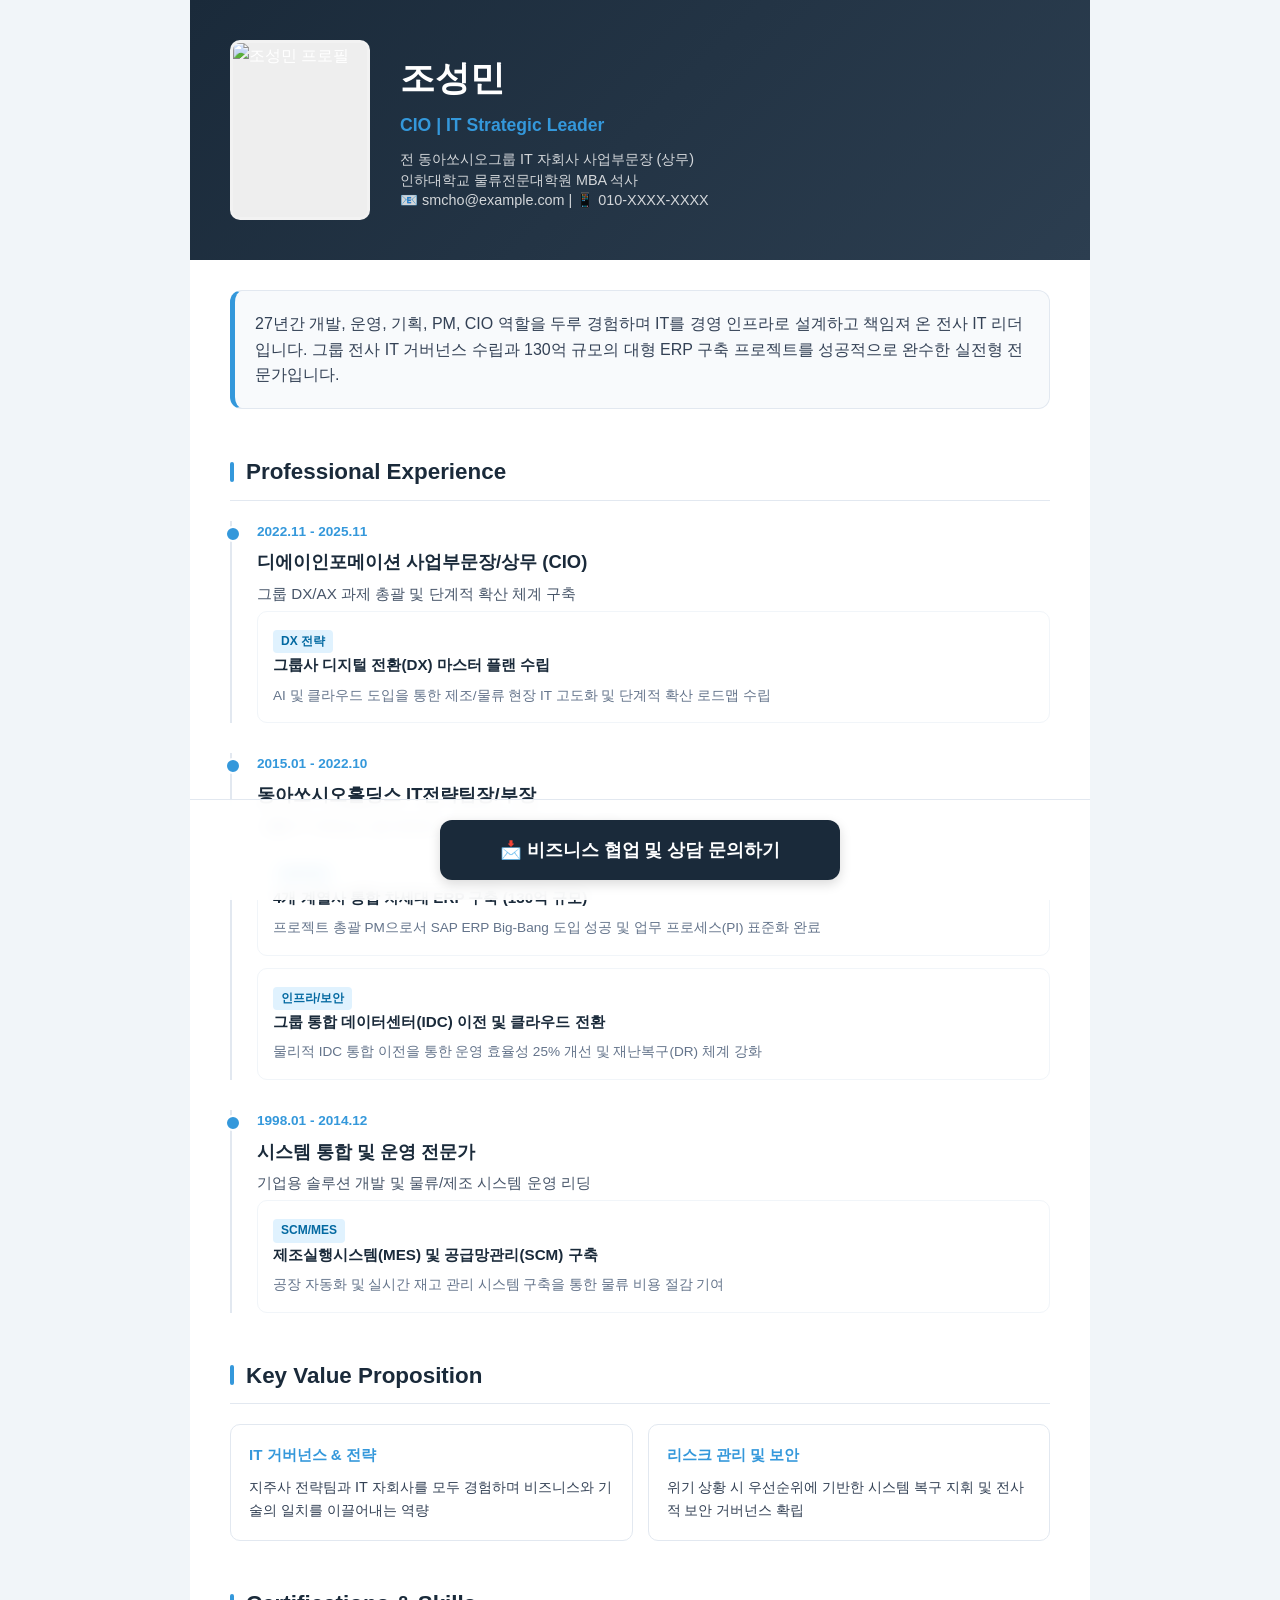
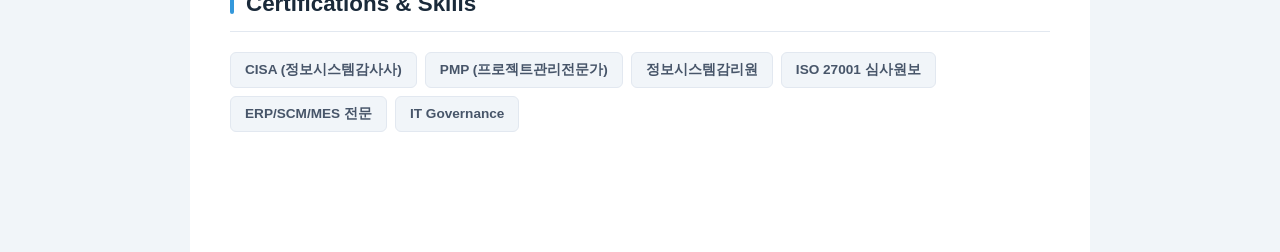
==== resume/index.html @ dac7a307 "Fix: Final bridge between frontend and backend" ====
<!DOCTYPE html>
<html lang="ko">
<head>
    <meta charset="UTF-8">
    <meta name="viewport" content="width=device-width, initial-scale=1.0, maximum-scale=1.0, user-scalable=no">
    <title>조성민 | CIO (Chief Information Officer)</title>
    <style>
        :root { 
            --primary-dark: #1a2a3a; 
            --accent-blue: #3498db; 
            --text-main: #334155; 
            --bg-light: #f1f5f9; 
            --border-color: #e2e8f0;
        }
        * { box-sizing: border-box; }
        body { font-family: 'Pretendard', -apple-system, sans-serif; background-color: var(--bg-light); color: var(--text-main); line-height: 1.6; margin: 0; padding: 0; }
        
        .container { width: 100%; max-width: 900px; margin: 0 auto; background: white; min-height: 100vh; position: relative; }
        
        /* 헤더 디자인 */
        .header { 
            display: flex; 
            flex-direction: row; 
            align-items: center; 
            padding: 40px; 
            background: linear-gradient(135deg, var(--primary-dark) 0%, #2c3e50 100%); 
            color: white; 
            gap: 30px; 
        }
        .profile-img { 
            width: 140px; 
            height: 180px; 
            border-radius: 10px; 
            object-fit: cover; 
            border: 3px solid rgba(255,255,255,0.2); 
            flex-shrink: 0;
            background-color: #eee;
        }
        .header-text h1 { margin: 0; font-size: 2.2em; font-weight: 800; }
        .header-text p { margin: 5px 0; font-size: 1.1em; color: var(--accent-blue); font-weight: 600; }
        .contact-mini { font-size: 0.9em; opacity: 0.8; margin-top: 10px; line-height: 1.4; }

        .content { padding: 30px 40px; padding-bottom: 120px; }
        h2 { font-size: 1.4em; color: var(--primary-dark); display: flex; align-items: center; margin-top: 45px; margin-bottom: 20px; border-bottom: 1px solid var(--border-color); padding-bottom: 10px; }
        h2::before { content: ""; display: inline-block; width: 4px; height: 20px; background: var(--accent-blue); margin-right: 12px; border-radius: 2px; }

        .summary-box { background: #f8fafc; border: 1px solid var(--border-color); padding: 20px; border-radius: 12px; font-size: 1em; border-left: 5px solid var(--accent-blue); margin-bottom: 30px; }

        /* 경력 사항 */
        .career-card { position: relative; padding-left: 25px; border-left: 2px solid var(--border-color); margin-bottom: 30px; }
        .career-card::before { content: ""; position: absolute; left: -7px; top: 5px; width: 12px; height: 12px; border-radius: 50%; background: var(--accent-blue); border: 2px solid white; }
        .career-card .date { font-weight: 700; color: var(--accent-blue); font-size: 0.85em; }
        .career-card h3 { margin: 5px 0; font-size: 1.15em; color: var(--primary-dark); }
        .career-card .desc { margin: 5px 0; color: #475569; font-size: 0.95em; font-weight: 500; }

        /* 프로젝트 리스트 */
        .project-item { background: #ffffff; border: 1px solid #f1f5f9; padding: 15px; border-radius: 10px; margin-bottom: 12px; transition: transform 0.2s; }
        .project-item:hover { border-color: var(--accent-blue); }
        .project-title { font-weight: 700; color: var(--primary-dark); font-size: 0.95em; display: block; margin-bottom: 4px; }
        .project-info { font-size: 0.85em; color: #64748b; line-height: 1.5; }
        .project-tag { display: inline-block; font-size: 0.75em; background: #e0f2fe; color: #0369a1; padding: 2px 8px; border-radius: 4px; margin-right: 5px; font-weight: 600; }

        .grid-container { display: grid; grid-template-columns: 1fr 1fr; gap: 15px; }
        .grid-item { background: #fff; padding: 18px; border: 1px solid var(--border-color); border-radius: 10px; font-size: 0.9em; }
        .grid-item strong { color: var(--accent-blue); display: block; margin-bottom: 8px; font-size: 1.05em; }

        .tag-group { display: flex; flex-wrap: wrap; gap: 8px; margin-top: 10px; }
        .tag { background: #f1f5f9; padding: 6px 14px; border-radius: 6px; font-size: 0.85em; font-weight: 600; color: #475569; border: 1px solid #e2e8f0; }

        .footer-action { position: fixed; bottom: 0; left: 50%; transform: translateX(-50%); width: 100%; max-width: 900px; padding: 20px; background: rgba(255,255,255,0.9); backdrop-filter: blur(8px); border-top: 1px solid #e2e8f0; text-align: center; z-index: 100; }
        .btn { background: var(--primary-dark); color: white; padding: 16px 0; text-decoration: none; border-radius: 12px; font-weight: 700; font-size: 1.1em; display: block; width: 100%; max-width: 400px; margin: 0 auto; box-shadow: 0 4px 12px rgba(0,0,0,0.15); transition: all 0.2s; }
        .btn:hover { background: #2c3e50; transform: translateY(-2px); }

        @media (max-width: 600px) {
            .header { flex-direction: column; text-align: center; padding: 30px 20px; }
            .header-text h1 { font-size: 1.8em; }
            .grid-container { grid-template-columns: 1fr; }
            .content { padding: 20px; padding-bottom: 120px; }
        }
    </style>
</head>
<body>
    <div class="container">
        <header class="header">
            <img src="photo.jpg" alt="조성민 프로필" class="profile-img">
            <div class="header-text">
                <h1>조성민</h1>
                <p>CIO | IT Strategic Leader</p>
                <div class="contact-mini">
                    전 동아쏘시오그룹 IT 자회사 사업부문장 (상무)<br>
                    인하대학교 물류전문대학원 MBA 석사<br>
                    📧 smcho@example.com | 📱 010-XXXX-XXXX
                </div>
            </div>
        </header>

        <div class="content">
            <div class="summary-box">
                27년간 개발, 운영, 기획, PM, CIO 역할을 두루 경험하며 IT를 경영 인프라로 설계하고 책임져 온 전사 IT 리더입니다. 그룹 전사 IT 거버넌스 수립과 130억 규모의 대형 ERP 구축 프로젝트를 성공적으로 완수한 실전형 전문가입니다.
            </div>

            <h2>Professional Experience</h2>
            <div class="career-card">
                <div class="date">2022.11 - 2025.11</div>
                <h3>디에이인포메이션 사업부문장/상무 (CIO)</h3>
                <p class="desc">그룹 DX/AX 과제 총괄 및 단계적 확산 체계 구축</p>
                <div class="project-item">
                    <span class="project-tag">DX 전략</span>
                    <span class="project-title">그룹사 디지털 전환(DX) 마스터 플랜 수립</span>
                    <span class="project-info">AI 및 클라우드 도입을 통한 제조/물류 현장 IT 고도화 및 단계적 확산 로드맵 수립</span>
                </div>
            </div>

            <div class="career-card">
                <div class="date">2015.01 - 2022.10</div>
                <h3>동아쏘시오홀딩스 IT전략팀장/부장</h3>
                <p class="desc">그룹 IT 거버넌스 및 대규모 시스템 통합 프로젝트 지휘</p>
                <div class="project-item">
                    <span class="project-tag">ERP/PM</span>
                    <span class="project-title">4개 계열사 통합 차세대 ERP 구축 (130억 규모)</span>
                    <span class="project-info">프로젝트 총괄 PM으로서 SAP ERP Big-Bang 도입 성공 및 업무 프로세스(PI) 표준화 완료</span>
                </div>
                <div class="project-item">
                    <span class="project-tag">인프라/보안</span>
                    <span class="project-title">그룹 통합 데이터센터(IDC) 이전 및 클라우드 전환</span>
                    <span class="project-info">물리적 IDC 통합 이전을 통한 운영 효율성 25% 개선 및 재난복구(DR) 체계 강화</span>
                </div>
            </div>

            <div class="career-card">
                <div class="date">1998.01 - 2014.12</div>
                <h3>시스템 통합 및 운영 전문가</h3>
                <p class="desc">기업용 솔루션 개발 및 물류/제조 시스템 운영 리딩</p>
                <div class="project-item">
                    <span class="project-tag">SCM/MES</span>
                    <span class="project-title">제조실행시스템(MES) 및 공급망관리(SCM) 구축</span>
                    <span class="project-info">공장 자동화 및 실시간 재고 관리 시스템 구축을 통한 물류 비용 절감 기여</span>
                </div>
            </div>

            <h2>Key Value Proposition</h2>
            <div class="grid-container">
                <div class="grid-item">
                    <strong>IT 거버넌스 & 전략</strong>
                    지주사 전략팀과 IT 자회사를 모두 경험하며 비즈니스와 기술의 일치를 이끌어내는 역량
                </div>
                <div class="grid-item">
                    <strong>리스크 관리 및 보안</strong>
                    위기 상황 시 우선순위에 기반한 시스템 복구 지휘 및 전사적 보안 거버넌스 확립
                </div>
            </div>

            <h2>Certifications & Skills</h2>
            <div class="tag-group">
                <span class="tag">CISA (정보시스템감사사)</span>
                <span class="tag">PMP (프로젝트관리전문가)</span>
                <span class="tag">정보시스템감리원</span>
                <span class="tag">ISO 27001 심사원보</span>
                <span class="tag">ERP/SCM/MES 전문</span>
                <span class="tag">IT Governance</span>
            </div>
        </div>

        <div class="footer-action">
            <a href="#contact" class="btn">
                📩 비즈니스 협업 및 상담 문의하기
            </a>
        </div>
    </div>
</body>
</html>
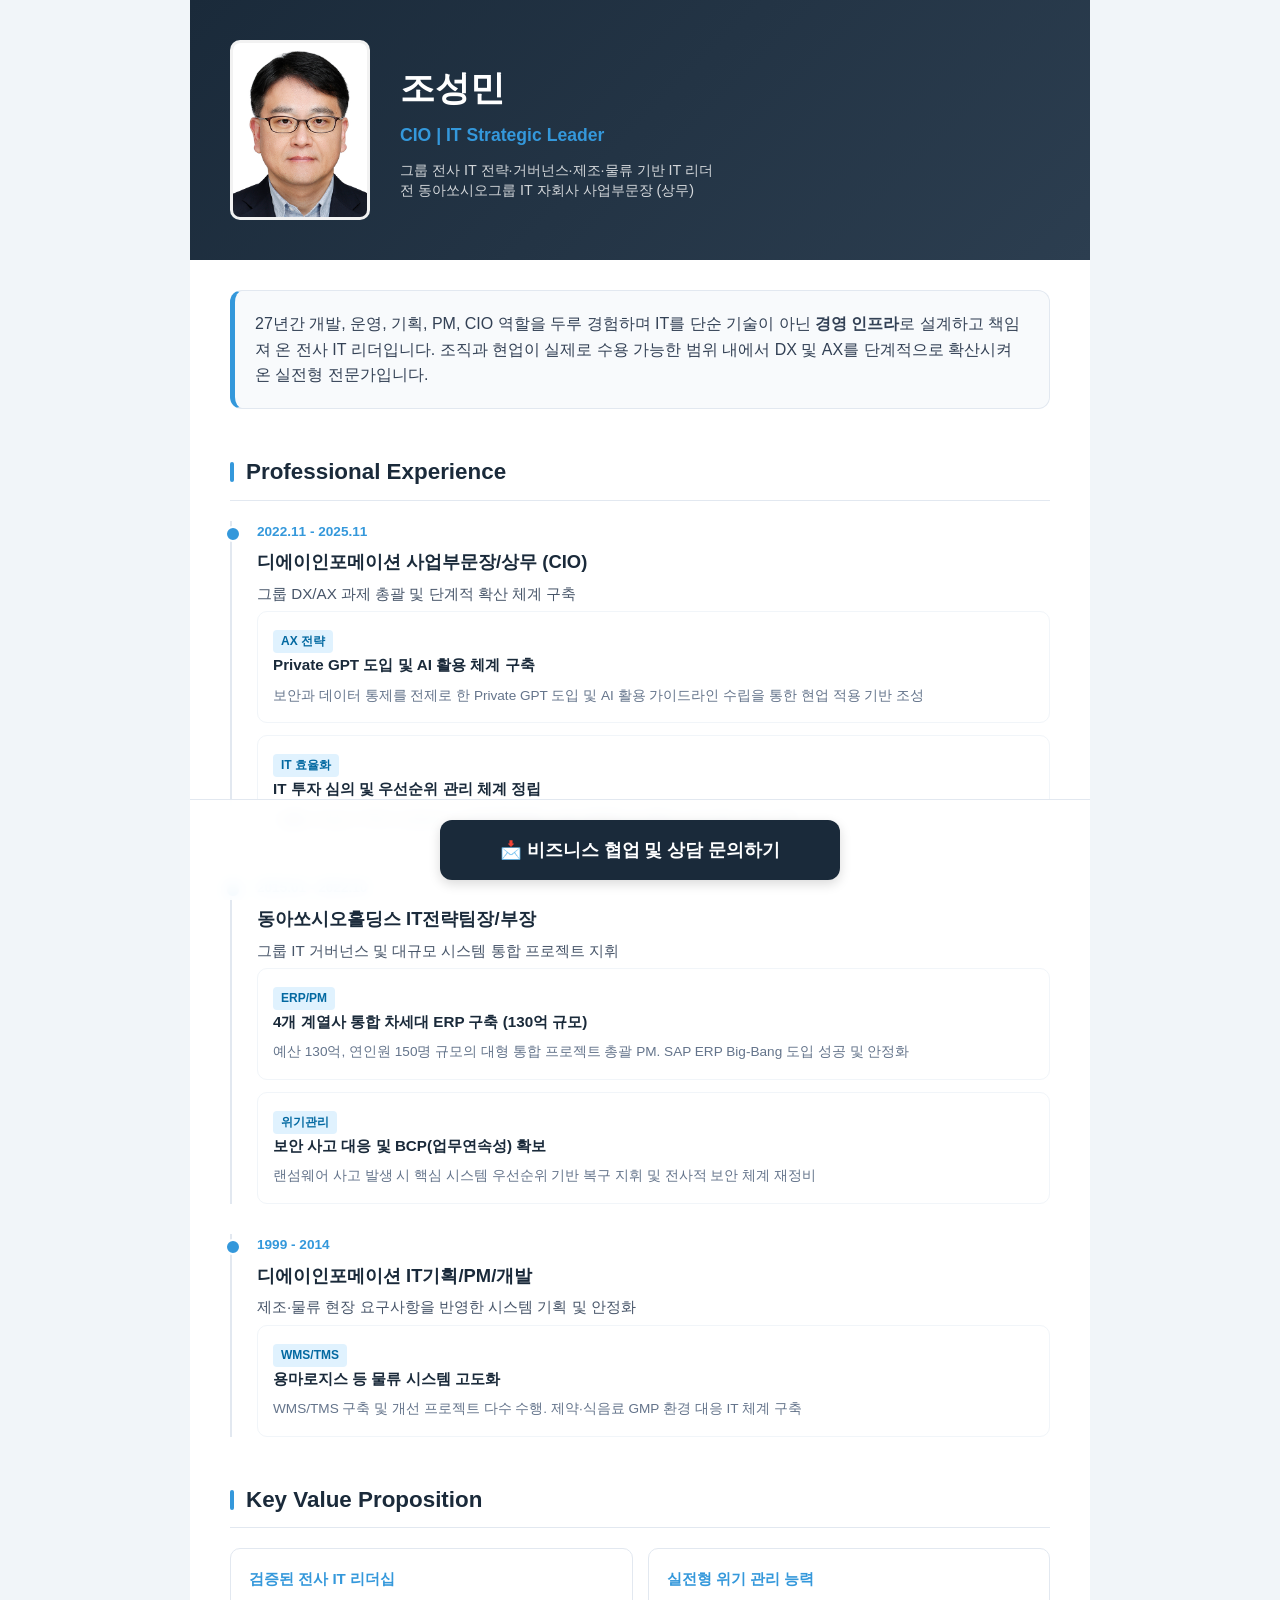
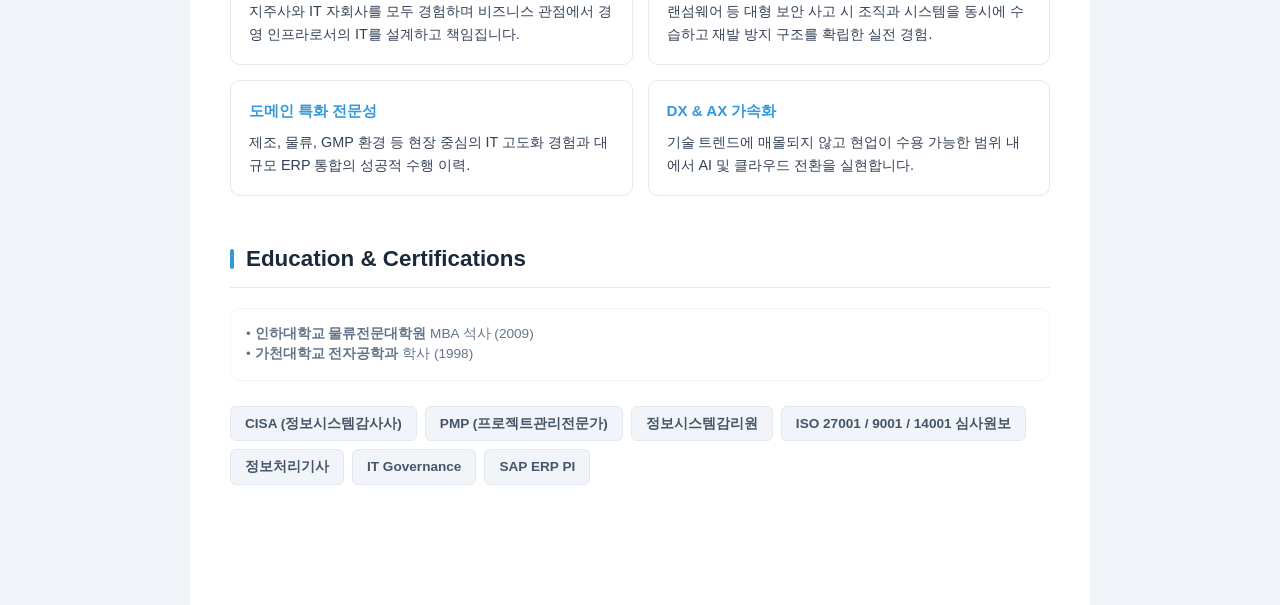
==== commit 949fedb1: "Switch to GitHub Pages with KakaoTalk link" ====
--- a/resume/index.html
+++ b/resume/index.html
@@ -87,27 +87,32 @@
                 <h1>조성민</h1>
                 <p>CIO | IT Strategic Leader</p>
                 <div class="contact-mini">
+                    그룹 전사 IT 전략·거버넌스·제조·물류 기반 IT 리더<br>
                     전 동아쏘시오그룹 IT 자회사 사업부문장 (상무)<br>
-                    인하대학교 물류전문대학원 MBA 석사<br>
-                    📧 smcho@example.com | 📱 010-XXXX-XXXX
                 </div>
             </div>
         </header>
 
         <div class="content">
             <div class="summary-box">
-                27년간 개발, 운영, 기획, PM, CIO 역할을 두루 경험하며 IT를 경영 인프라로 설계하고 책임져 온 전사 IT 리더입니다. 그룹 전사 IT 거버넌스 수립과 130억 규모의 대형 ERP 구축 프로젝트를 성공적으로 완수한 실전형 전문가입니다.
+                27년간 개발, 운영, 기획, PM, CIO 역할을 두루 경험하며 IT를 단순 기술이 아닌 <strong>경영 인프라</strong>로 설계하고 책임져 온 전사 IT 리더입니다. 조직과 현업이 실제로 수용 가능한 범위 내에서 DX 및 AX를 단계적으로 확산시켜 온 실전형 전문가입니다.
             </div>
 
             <h2>Professional Experience</h2>
+            
             <div class="career-card">
                 <div class="date">2022.11 - 2025.11</div>
                 <h3>디에이인포메이션 사업부문장/상무 (CIO)</h3>
                 <p class="desc">그룹 DX/AX 과제 총괄 및 단계적 확산 체계 구축</p>
                 <div class="project-item">
-                    <span class="project-tag">DX 전략</span>
-                    <span class="project-title">그룹사 디지털 전환(DX) 마스터 플랜 수립</span>
-                    <span class="project-info">AI 및 클라우드 도입을 통한 제조/물류 현장 IT 고도화 및 단계적 확산 로드맵 수립</span>
+                    <span class="project-tag">AX 전략</span>
+                    <span class="project-title">Private GPT 도입 및 AI 활용 체계 구축</span>
+                    <span class="project-info">보안과 데이터 통제를 전제로 한 Private GPT 도입 및 AI 활용 가이드라인 수립을 통한 현업 적용 기반 조성</span>
+                </div>
+                <div class="project-item">
+                    <span class="project-tag">IT 효율화</span>
+                    <span class="project-title">IT 투자 심의 및 우선순위 관리 체계 정립</span>
+                    <span class="project-info">그룹사 대상 IT 투자 프로세스 표준화를 통한 비용 효율화 및 중장기 로드맵 수립 지원</span>
                 </div>
             </div>
 
@@ -118,51 +123,66 @@
                 <div class="project-item">
                     <span class="project-tag">ERP/PM</span>
                     <span class="project-title">4개 계열사 통합 차세대 ERP 구축 (130억 규모)</span>
-                    <span class="project-info">프로젝트 총괄 PM으로서 SAP ERP Big-Bang 도입 성공 및 업무 프로세스(PI) 표준화 완료</span>
+                    <span class="project-info">예산 130억, 연인원 150명 규모의 대형 통합 프로젝트 총괄 PM. SAP ERP Big-Bang 도입 성공 및 안정화</span>
                 </div>
                 <div class="project-item">
-                    <span class="project-tag">인프라/보안</span>
-                    <span class="project-title">그룹 통합 데이터센터(IDC) 이전 및 클라우드 전환</span>
-                    <span class="project-info">물리적 IDC 통합 이전을 통한 운영 효율성 25% 개선 및 재난복구(DR) 체계 강화</span>
+                    <span class="project-tag">위기관리</span>
+                    <span class="project-title">보안 사고 대응 및 BCP(업무연속성) 확보</span>
+                    <span class="project-info">랜섬웨어 사고 발생 시 핵심 시스템 우선순위 기반 복구 지휘 및 전사적 보안 체계 재정비</span>
                 </div>
             </div>
 
             <div class="career-card">
-                <div class="date">1998.01 - 2014.12</div>
-                <h3>시스템 통합 및 운영 전문가</h3>
-                <p class="desc">기업용 솔루션 개발 및 물류/제조 시스템 운영 리딩</p>
+                <div class="date">1999 - 2014</div>
+                <h3>디에이인포메이션 IT기획/PM/개발</h3>
+                <p class="desc">제조·물류 현장 요구사항을 반영한 시스템 기획 및 안정화</p>
                 <div class="project-item">
-                    <span class="project-tag">SCM/MES</span>
-                    <span class="project-title">제조실행시스템(MES) 및 공급망관리(SCM) 구축</span>
-                    <span class="project-info">공장 자동화 및 실시간 재고 관리 시스템 구축을 통한 물류 비용 절감 기여</span>
+                    <span class="project-tag">WMS/TMS</span>
+                    <span class="project-title">용마로지스 등 물류 시스템 고도화</span>
+                    <span class="project-info">WMS/TMS 구축 및 개선 프로젝트 다수 수행. 제약·식음료 GMP 환경 대응 IT 체계 구축</span>
                 </div>
             </div>
 
             <h2>Key Value Proposition</h2>
             <div class="grid-container">
                 <div class="grid-item">
-                    <strong>IT 거버넌스 & 전략</strong>
-                    지주사 전략팀과 IT 자회사를 모두 경험하며 비즈니스와 기술의 일치를 이끌어내는 역량
+                    <strong>검증된 전사 IT 리더십</strong>
+                    지주사와 IT 자회사를 모두 경험하며 비즈니스 관점에서 경영 인프라로서의 IT를 설계하고 책임집니다.
                 </div>
                 <div class="grid-item">
-                    <strong>리스크 관리 및 보안</strong>
-                    위기 상황 시 우선순위에 기반한 시스템 복구 지휘 및 전사적 보안 거버넌스 확립
+                    <strong>실전형 위기 관리 능력</strong>
+                    랜섬웨어 등 대형 보안 사고 시 조직과 시스템을 동시에 수습하고 재발 방지 구조를 확립한 실전 경험.
+                </div>
+                <div class="grid-item">
+                    <strong>도메인 특화 전문성</strong>
+                    제조, 물류, GMP 환경 등 현장 중심의 IT 고도화 경험과 대규모 ERP 통합의 성공적 수행 이력.
+                </div>
+                <div class="grid-item">
+                    <strong>DX & AX 가속화</strong>
+                    기술 트렌드에 매몰되지 않고 현업이 수용 가능한 범위 내에서 AI 및 클라우드 전환을 실현합니다.
                 </div>
             </div>
 
-            <h2>Certifications & Skills</h2>
+            <h2>Education & Certifications</h2>
+            <div class="project-item" style="margin-bottom: 25px;">
+                <div class="project-info">
+                    • <strong>인하대학교 물류전문대학원</strong> MBA 석사 (2009)<br>
+                    • <strong>가천대학교 전자공학과</strong> 학사 (1998)
+                </div>
+            </div>
             <div class="tag-group">
                 <span class="tag">CISA (정보시스템감사사)</span>
                 <span class="tag">PMP (프로젝트관리전문가)</span>
                 <span class="tag">정보시스템감리원</span>
-                <span class="tag">ISO 27001 심사원보</span>
-                <span class="tag">ERP/SCM/MES 전문</span>
+                <span class="tag">ISO 27001 / 9001 / 14001 심사원보</span>
+                <span class="tag">정보처리기사</span>
                 <span class="tag">IT Governance</span>
+                <span class="tag">SAP ERP PI</span>
             </div>
         </div>
 
         <div class="footer-action">
-            <a href="#contact" class="btn">
+            <a href="mailto:smcho@example.com" class="btn">
                 📩 비즈니스 협업 및 상담 문의하기
             </a>
         </div>
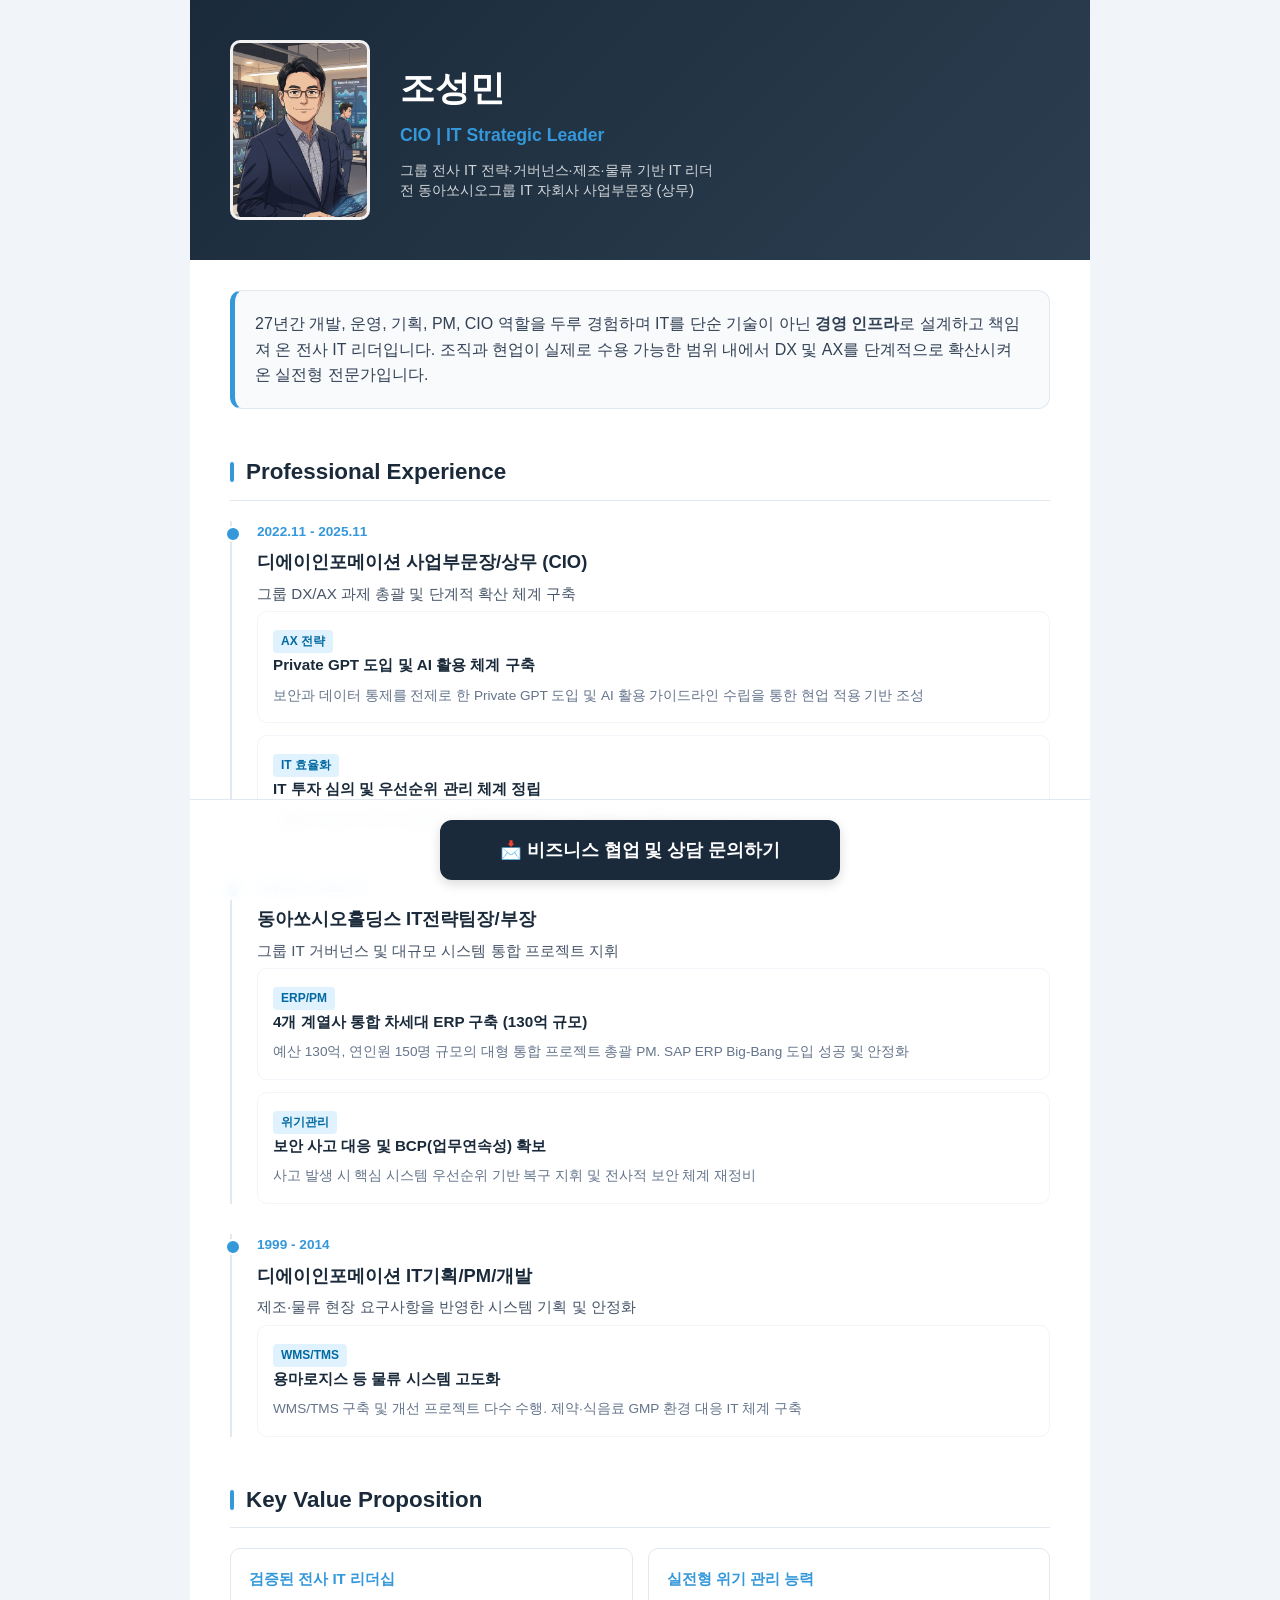
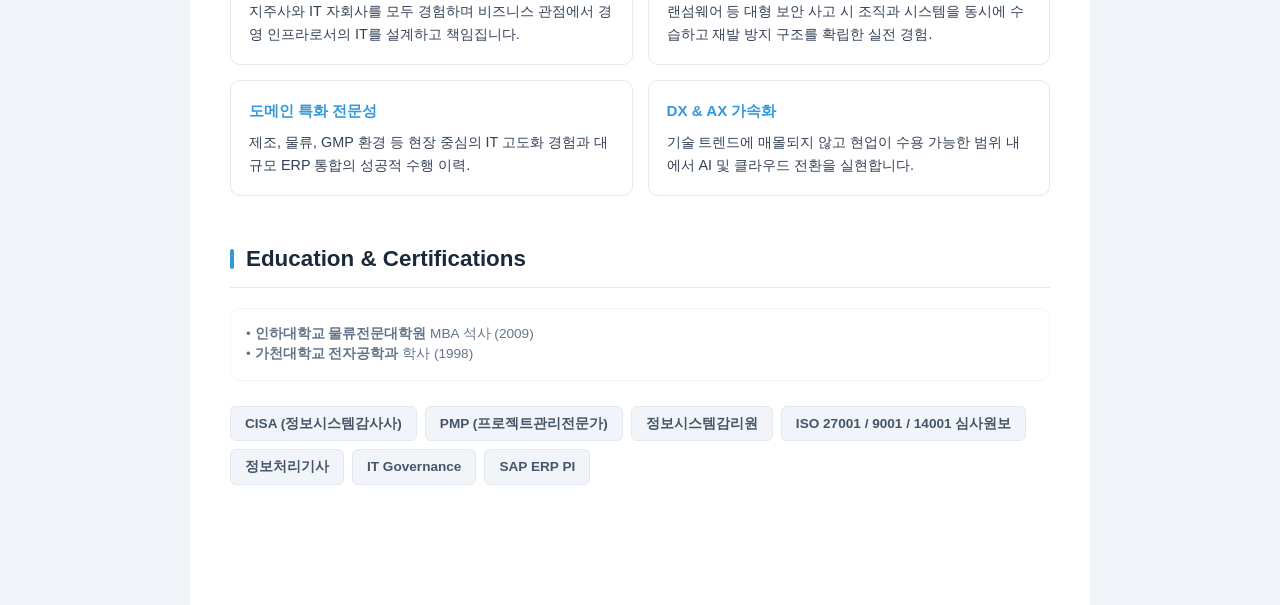
==== commit 3419b470: "index.html 업데이트" ====
--- a/resume/index.html
+++ b/resume/index.html
@@ -128,7 +128,7 @@
                 <div class="project-item">
                     <span class="project-tag">위기관리</span>
                     <span class="project-title">보안 사고 대응 및 BCP(업무연속성) 확보</span>
-                    <span class="project-info">랜섬웨어 사고 발생 시 핵심 시스템 우선순위 기반 복구 지휘 및 전사적 보안 체계 재정비</span>
+                    <span class="project-info">사고 발생 시 핵심 시스템 우선순위 기반 복구 지휘 및 전사적 보안 체계 재정비</span>
                 </div>
             </div>
 
@@ -182,10 +182,23 @@
         </div>
 
         <div class="footer-action">
-            <a href="mailto:smcho@example.com" class="btn">
+            <a href="javascript:void(0)" onclick="goToContact()" class="btn">
                 📩 비즈니스 협업 및 상담 문의하기
             </a>
         </div>
     </div>
+
+<script>
+function goToContact() {
+    // 1. 부모 창(메인 페이지)의 팝업 닫기 함수 호출
+    if (window.parent && window.parent.closeResume) {
+        window.parent.closeResume();
+    }
+    
+    // 2. 부모 창의 #contact 섹션으로 이동
+    window.parent.location.hash = 'contact';
+}
+</script>
+
 </body>
 </html>
